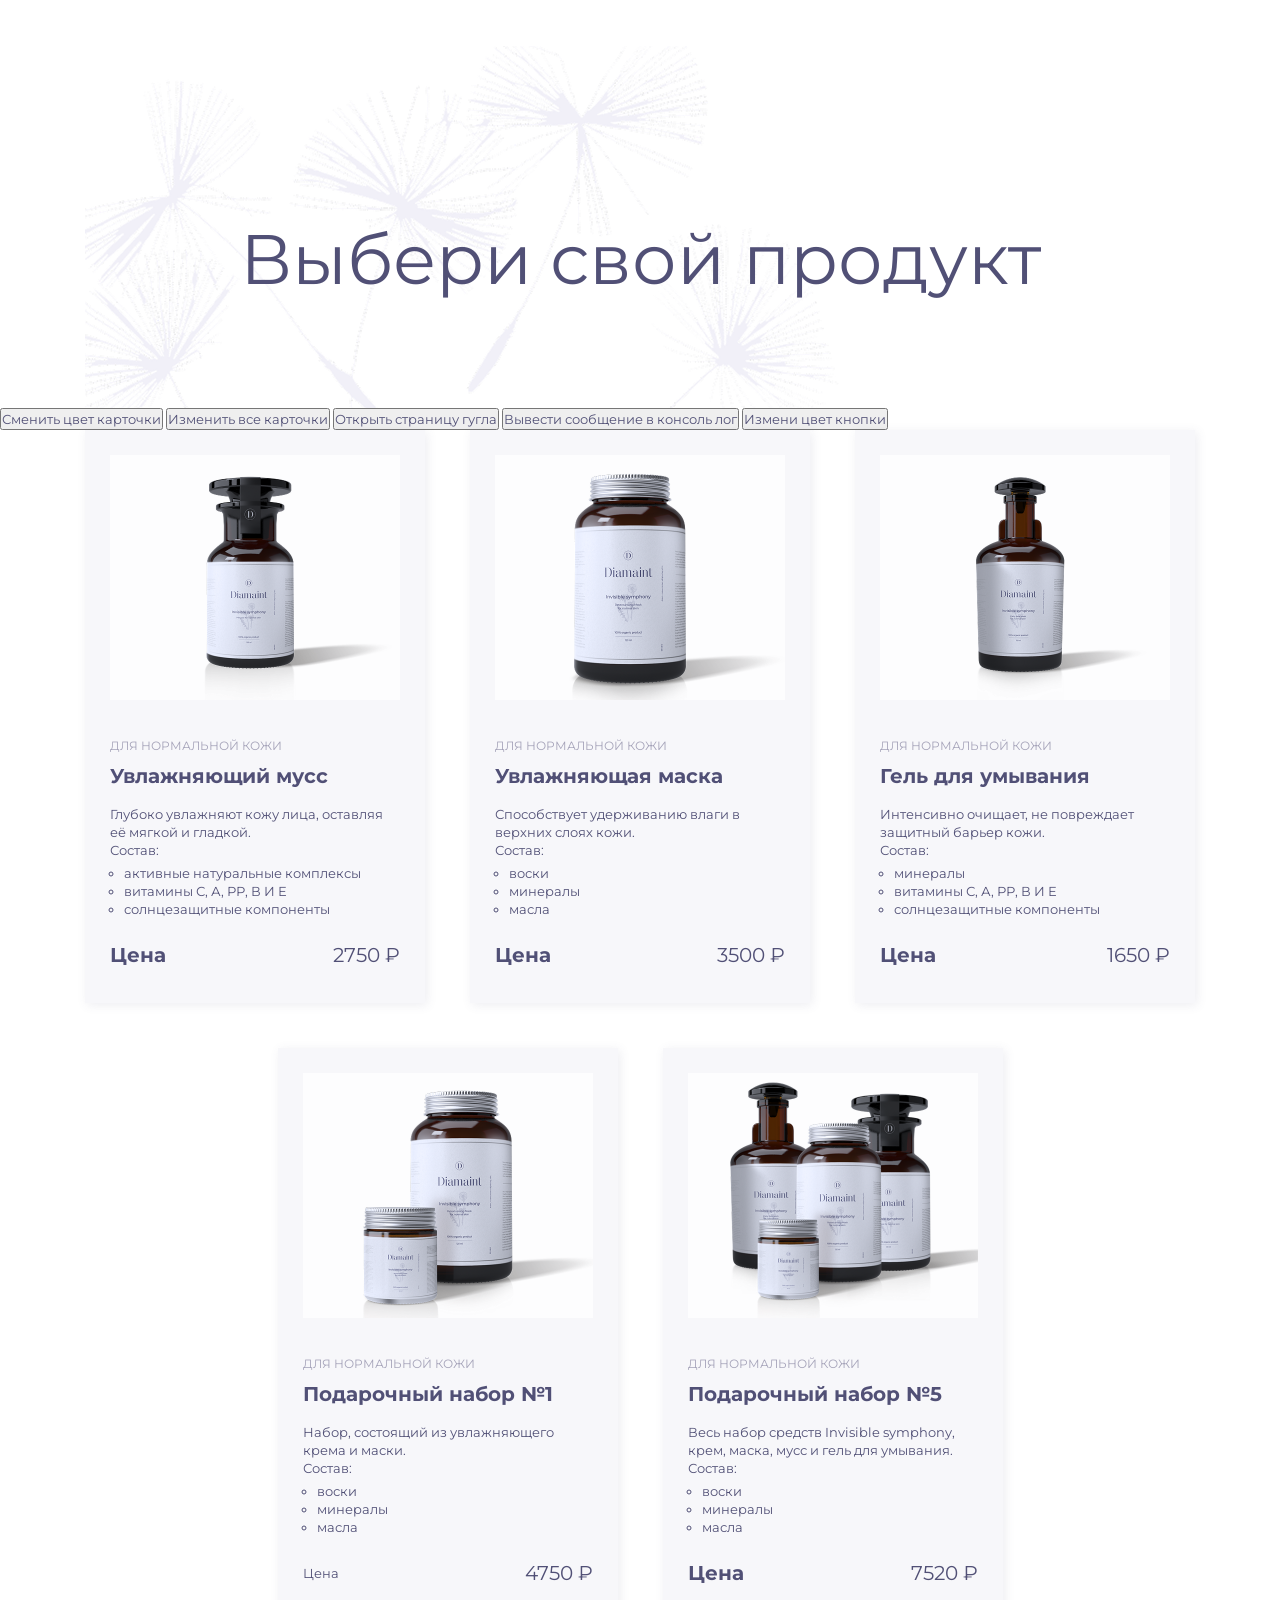
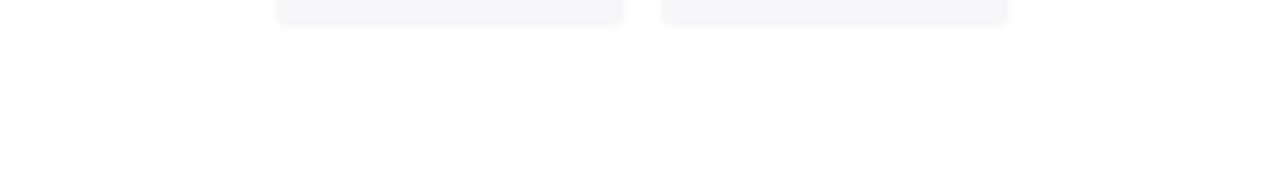
==== index.html @ 5eee398f "studying_functions" ====
<!DOCTYPE html>
<html lang="en" xmlns="http://www.w3.org/1999/html">
<head>
  <meta charset="UTF-8">
  <title>Product card</title>
  <meta name="viewport" content="width=device-width,initial-scale=1.0">
  <link rel="stylesheet" href="style.css"><link rel="preconnect" href="https://fonts.googleapis.com">
  <link rel="preconnect" href="https://fonts.gstatic.com" crossorigin>
  <link rel="preconnect" href="https://fonts.googleapis.com">
  <link href="https://fonts.googleapis.com/css2?family=Montserrat:ital,wght@0,100..900;1,100..900&display=swap" rel="stylesheet">
</head>
<body>
  <div>
    <h1 class="main-title">Выбери свой продукт</h1>
    <div class="bg-flower"></div>
    <button id="edit-first-card-color">Сменить цвет карточки</button>
    <button id="edit-all-cards-color">Изменить все карточки</button>
    <button id="open-google">Открыть страницу гугла</button>
    <button id="output-console-log">Вывести сообщение в консоль лог</button>
    <button id="color-toggle-button">Измени цвет кнопки</button>
    <ul class="container-top">
      <li class="card-container">
        <img src="src/assets/images/muss.png" alt="Увлажняющий мусс" height="245" width="290">
        <span class="product-category">для нормальной кожи</span>
        <h3 class="product-name">Увлажняющий мусс</h3>
        <p class="product-description">Глубоко увлажняют кожу лица, оставляя её мягкой и гладкой.</p>
        <span>Состав:</span>
        <ul class="product-compound">
          <li class="product-compound-item">активные натуральные комплексы</li>
          <li class="product-compound-item">витамины С, А, РР, В И Е</li>
          <li class="product-compound-item">солнцезащитные компоненты</li>
        </ul>
        <div class="product-price-container">
          <span class="product-price-label">Цена</span>
          <span class="product-price">2750 &#x20BD</span>
        </div>
      </li>
      
      <li class="card-container">
        <img src="src/assets/images/mask.png" alt="Увлажняющий мусс" height="245" width="290">
        <span class="product-category">для нормальной кожи</span>
        <h3 class="product-name">Увлажняющая маска</h3>
        <p class="product-description">Способствует удерживанию влаги в верхних слоях кожи.</p>
        <span>Состав:</span>
        <ul class="product-compound">
          <li class="product-compound-item">воски</li>
          <li class="product-compound-item">минералы</li>
          <li class="product-compound-item">масла</li>
        </ul>
        <div class="product-price-container">
          <span class="product-price-label">Цена</span>
          <span class="product-price">3500 &#x20BD</span>
        </div>
      </li>
      
      <li class="card-container">
        <img src="src/assets/images/gel.png" alt="Увлажняющий мусс" height="245" width="290">
        <span class="product-category">для нормальной кожи</span>
        <h3 class="product-name">Гель для умывания</h3>
        <p class="product-description">Интенсивно очищает, не повреждает защитный барьер кожи.</p>
        <span>Состав:</span>
        <ul class="product-compound">
          <li class="product-compound-item">минералы</li>
          <li class="product-compound-item">витамины С, А, РР, В И Е</li>
          <li class="product-compound-item">солнцезащитные компоненты</li>
        </ul>
        <div class="product-price-container">
          <span class="product-price-label">Цена</span>
          <span class="product-price">1650 &#x20BD</span>
        </div>
      </li>
      
      <li class="container-bottom">
        <div class="card-container">
          <img src="src/assets/images/set1.png" alt="Увлажняющий мусс" height="245" width="290">
          <span class="product-category">для нормальной кожи</span>
          <h3 class="product-name">Подарочный набор №1</h3>
          <p class="product-description">Набор, состоящий из увлажняющего крема и маски.</p>
          <span>Состав:</span>
          <ul class="product-compound">
            <li class="product-compound-item">воски</li>
            <li class="product-compound-item">минералы</li>
            <li class="product-compound-item">масла</li>
          </ul>
          <div class="product-price-container">
            <span class="product-price-container">Цена</span>
            <span class="product-price">4750 &#x20BD</span>
          </div>
        </div>
        
        <div class="card-container">
          <img src="src/assets/images/set2.png" alt="Увлажняющий мусс" height="245" width="290">
          <span class="product-category">для нормальной кожи</span>
          <h3 class="product-name">Подарочный набор №5</h3>
          <p class="product-description">Весь набор средств Invisible symphony, крем, маска, мусс и гель для умывания.</p>
          <span>Состав:</span>
          <ul class="product-compound">
            <li class="product-compound-item">воски</li>
            <li class="product-compound-item">минералы</li>
            <li class="product-compound-item">масла</li>
          </ul>
          <div class="product-price-container">
            <span class="product-price-label">Цена</span>
            <span class="product-price">7520 &#x20BD</span>
          </div>
        </div>
      </li>
    </ul>
    <script src="main.js" ></script>
    <script src="homework-5.js"></script>
  </div>
</body>
---- style.css ----
* {
  box-sizing: border-box;
  margin: 0;
  padding: 0;
  font-family: 'Montserrat', Arial, sans-serif;
  font-size: 13px;
  line-height: 18px;
  color: #515076;
  font-weight: 400;
}

.main-title {
  font-size: 70px;
  line-height: 78px;
  display: flex;
  justify-content: center;
  text-align: center;
  padding: 220px 217px 110px 217px;
}

.container-top {
  background: none;
  display: flex;
  justify-content: center;
  gap: 45px;
  position: relative;
  padding: 0px 85px 45px 85px;
  position: relative;
  flex-wrap: wrap;
  list-style: none;
}

.container-bottom {
  display: flex;
  justify-content: center;
  gap: 45px;
  padding-bottom: 116px;
  width: 100%;
}

.bg-flower {
  position: absolute;
  background-size: 790px 697px;
  background-repeat: no-repeat;
  width: 790px;
  height: 697px;
  left: 85px;
  background-image: url('src/assets/images/bg-flower.png');
  z-index: -1;
  top: -0px;
}

.card-container {
  width: 340px;
  height: 573px;
  padding: 25px;
  background-color: #F7F7FA;
  box-shadow: 2px 2px 10px 0px #5150761A;
  flex-direction: row;
}

.product-category {
  font-size: 12px;
  line-height: 24px;
  text-transform: uppercase;
  color: #A5A3B9;
  display: block;
  margin-bottom: 5px;
  margin-top: 30px;
}

.product-name {
  font-weight: 700;
  font-size: 20px;
  line-height: 27px;
  margin-bottom: 5px;
}

.product-description {
  margin-top: 15px;
}

.product-compound {
  margin-top: 5px;
  list-style: circle;
  margin-bottom: 25px;
}

.product-compound-item {
  margin-left: 14px;
}

.product-price-container {
  display: flex;
  justify-content: space-between;
  align-items: center;
}

.product-price-label {
  font-weight: 700;
  font-size: 20px;
  line-height: 24px;
}

.product-price {
  font-size: 20px;
  line-height: 24px;
}

.bg-color-purple {
  background-color: #C71585;
}
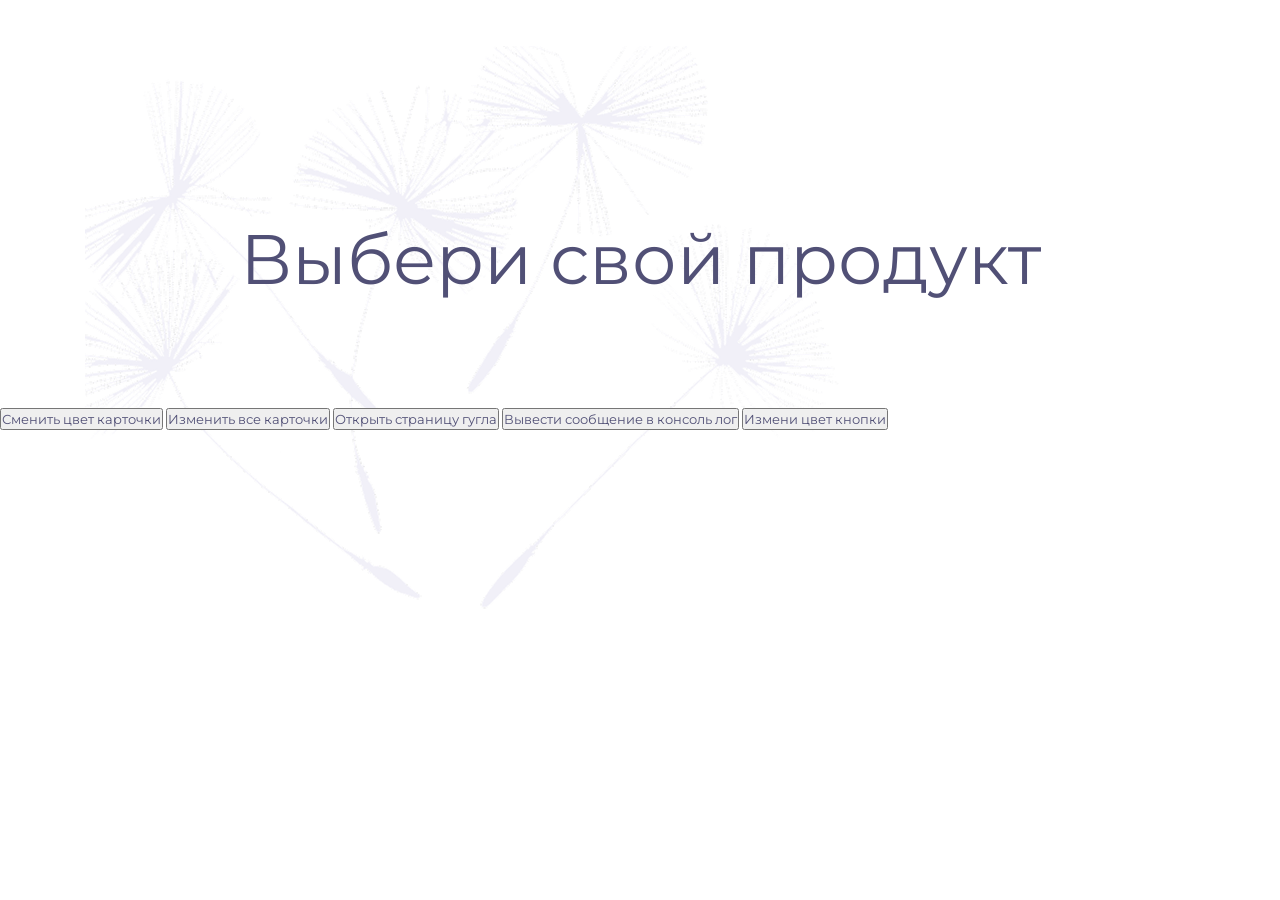
==== commit ad211a83: "use_template_and_reduce" ====
--- a/index.html
+++ b/index.html
@@ -18,95 +18,25 @@
     <button id="open-google">Открыть страницу гугла</button>
     <button id="output-console-log">Вывести сообщение в консоль лог</button>
     <button id="color-toggle-button">Измени цвет кнопки</button>
-    <ul class="container-top">
+    <ul id="product-list"></ul>
+    <template id="product-template">
       <li class="card-container">
-        <img src="src/assets/images/muss.png" alt="Увлажняющий мусс" height="245" width="290">
-        <span class="product-category">для нормальной кожи</span>
-        <h3 class="product-name">Увлажняющий мусс</h3>
-        <p class="product-description">Глубоко увлажняют кожу лица, оставляя её мягкой и гладкой.</p>
-        <span>Состав:</span>
-        <ul class="product-compound">
-          <li class="product-compound-item">активные натуральные комплексы</li>
-          <li class="product-compound-item">витамины С, А, РР, В И Е</li>
-          <li class="product-compound-item">солнцезащитные компоненты</li>
-        </ul>
+        <img class="product-img" alt="img" height="245" width="290">
+        <span class="product-category"></span>
+        <h3 class="product-name"></h3>
+        <p class="product-description"></p>
+        <span class="product-compound-text">Состав:</span>
+        <ul class="product-compound"></ul>
         <div class="product-price-container">
           <span class="product-price-label">Цена</span>
-          <span class="product-price">2750 &#x20BD</span>
+          <span class="product-price"></span>
         </div>
       </li>
-      
-      <li class="card-container">
-        <img src="src/assets/images/mask.png" alt="Увлажняющий мусс" height="245" width="290">
-        <span class="product-category">для нормальной кожи</span>
-        <h3 class="product-name">Увлажняющая маска</h3>
-        <p class="product-description">Способствует удерживанию влаги в верхних слоях кожи.</p>
-        <span>Состав:</span>
-        <ul class="product-compound">
-          <li class="product-compound-item">воски</li>
-          <li class="product-compound-item">минералы</li>
-          <li class="product-compound-item">масла</li>
-        </ul>
-        <div class="product-price-container">
-          <span class="product-price-label">Цена</span>
-          <span class="product-price">3500 &#x20BD</span>
-        </div>
-      </li>
-      
-      <li class="card-container">
-        <img src="src/assets/images/gel.png" alt="Увлажняющий мусс" height="245" width="290">
-        <span class="product-category">для нормальной кожи</span>
-        <h3 class="product-name">Гель для умывания</h3>
-        <p class="product-description">Интенсивно очищает, не повреждает защитный барьер кожи.</p>
-        <span>Состав:</span>
-        <ul class="product-compound">
-          <li class="product-compound-item">минералы</li>
-          <li class="product-compound-item">витамины С, А, РР, В И Е</li>
-          <li class="product-compound-item">солнцезащитные компоненты</li>
-        </ul>
-        <div class="product-price-container">
-          <span class="product-price-label">Цена</span>
-          <span class="product-price">1650 &#x20BD</span>
-        </div>
-      </li>
-      
-      <li class="container-bottom">
-        <div class="card-container">
-          <img src="src/assets/images/set1.png" alt="Увлажняющий мусс" height="245" width="290">
-          <span class="product-category">для нормальной кожи</span>
-          <h3 class="product-name">Подарочный набор №1</h3>
-          <p class="product-description">Набор, состоящий из увлажняющего крема и маски.</p>
-          <span>Состав:</span>
-          <ul class="product-compound">
-            <li class="product-compound-item">воски</li>
-            <li class="product-compound-item">минералы</li>
-            <li class="product-compound-item">масла</li>
-          </ul>
-          <div class="product-price-container">
-            <span class="product-price-container">Цена</span>
-            <span class="product-price">4750 &#x20BD</span>
-          </div>
-        </div>
-        
-        <div class="card-container">
-          <img src="src/assets/images/set2.png" alt="Увлажняющий мусс" height="245" width="290">
-          <span class="product-category">для нормальной кожи</span>
-          <h3 class="product-name">Подарочный набор №5</h3>
-          <p class="product-description">Весь набор средств Invisible symphony, крем, маска, мусс и гель для умывания.</p>
-          <span>Состав:</span>
-          <ul class="product-compound">
-            <li class="product-compound-item">воски</li>
-            <li class="product-compound-item">минералы</li>
-            <li class="product-compound-item">масла</li>
-          </ul>
-          <div class="product-price-container">
-            <span class="product-price-label">Цена</span>
-            <span class="product-price">7520 &#x20BD</span>
-          </div>
-        </div>
-      </li>
-    </ul>
+    </template>
     <script src="main.js" ></script>
     <script src="homework-5.js"></script>
+    <script src="homework-6.js"></script>
+    <script type="module" src="homework-7.js"></script>
+    <script type="module" src="homework-8.js"></script>
   </div>
 </body>
--- a/style.css
+++ b/style.css
@@ -18,14 +18,13 @@
   padding: 220px 217px 110px 217px;
 }
 
-.container-top {
+#product-list {
   background: none;
   display: flex;
   justify-content: center;
   gap: 45px;
   position: relative;
   padding: 0px 85px 45px 85px;
-  position: relative;
   flex-wrap: wrap;
   list-style: none;
 }
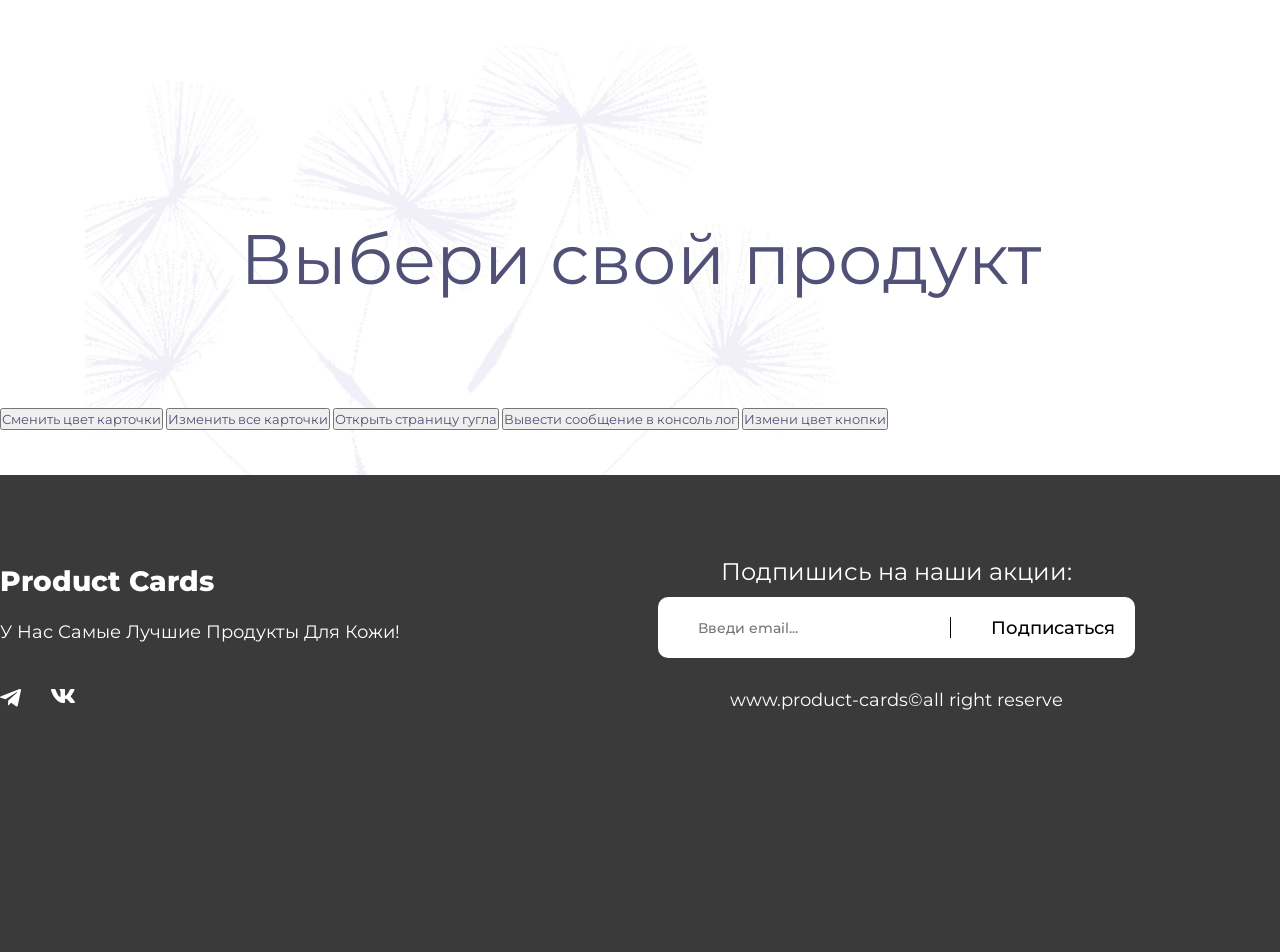
==== commit ccc846b4: "applied_forms_and_interactive_items" ====
--- a/index.html
+++ b/index.html
@@ -33,10 +33,77 @@
         </div>
       </li>
     </template>
+    <footer class="footer">
+      <div class="footer-container">
+        <div class="footer-left">
+          <h3 class="footer-title">Product Cards</h3>
+          <p class="footer-description">У Нас Самые Лучшие Продукты Для Кожи!</p>
+          <div class="footer-icons">
+            <a href="#"><img src="src/assets/images/tg.svg" alt="Telegram"></a>
+            <a href="#"><img src="src/assets/images/vk.svg" alt="VK"></a>
+          </div>
+        </div>
+        <form class="form" id="email-form">
+          <p class="form-title">Подпишись на наши акции:</p>
+          <div class="form-input-btn">
+            <input class="form-input" placeholder="Введи email..." name="email" type="email" id="email" required>
+            <span class="line-btn" aria-hidden="true"></span>
+            <button class="form-button" type="submit">Подписаться</button>
+          </div>
+          
+          <p class="website">www.product-cards©all right reserve</p>
+        </form>
+        <div class="footer-right">
+          <nav class="footer-links">
+            <span class="footer-right-title">Быстрые ссылки</span>
+            <ul class="social-links">
+              <li><a href="#">Главная</a></li>
+              <li><a href="#">Магазин</a></li>
+              <li><a href="#">Контакты</a></li>
+            </ul>
+          </nav>
+          <button class="registration-button" type="button" id="openModal">
+            Регистрация
+          </button>
+        </div>
+      </div>
+    </footer>
     <script src="main.js" ></script>
     <script src="homework-5.js"></script>
     <script src="homework-6.js"></script>
     <script type="module" src="homework-7.js"></script>
     <script type="module" src="homework-8.js"></script>
+    <script type="module" src="homework-9.js"></script>
   </div>
-</body>+</body>
+
+
+
+<div class="overlay" id="overlay"></div>
+
+<div class="modal" id="modal">
+  <button class="close-btn" type="button" id="closeModal">&times;</button>
+  <h2 class="modal-title">Регистрация</h2>
+  <form class="registration-form" id="registration-form" novalidate>
+    <label for="firstName">Имя:</label>
+    <input type="text" id="firstName" name="firstName" placeholder="Имя" required>
+    
+    <label for="lastName">Фамилия:</label>
+    <input type="text" id="lastName" name="lastName" placeholder="Фамилия" required>
+    
+    <label for="birthDate">Дата рождения:</label>
+    <input type="date" id="birthDate" name="birthDate" required>
+    
+    <label for="regLogin">Логин:</label>
+    <input type="text" id="regLogin" name="login" placeholder="Логин" required>
+    
+    <label for="regPassword">Пароль:</label>
+    <input type="password" id="regPassword" name="password" placeholder="Пароль" required>
+    
+    <label for="confirmPassword">Повторение пароля:</label>
+    <input type="password" id="confirmPassword" name="confirmPassword" placeholder="Повторите пароль" required>
+    
+    <button type="submit" class="modal-submit">Зарегистрироваться</button>
+  </form>
+</div>
+
--- a/style.css
+++ b/style.css
@@ -24,7 +24,7 @@
   justify-content: center;
   gap: 45px;
   position: relative;
-  padding: 0px 85px 45px 85px;
+  padding: 0 85px 45px 85px;
   flex-wrap: wrap;
   list-style: none;
 }
@@ -108,4 +108,210 @@
 
 .bg-color-purple {
   background-color: #C71585;
+}
+
+.footer {
+  width: 100%;
+  min-height: 477px;
+  background-color: #3A3A3A;
+}
+
+.footer-container {
+  width: 1569px;
+  height: 147px;
+  margin: 0 auto;
+  padding-top: 85px;
+  display: flex;
+  justify-content: space-between;
+  align-items: flex-start;
+}
+
+.footer-title {
+  font-weight: 800;
+  font-size: 28px;
+  line-height: 154%;
+  color: #FFFFFF;
+}
+
+.footer-description {
+  margin-top: 16px;
+  font-weight: 400;
+  font-size: 18px;
+  line-height: 154%;
+  color: #FFFFFF;
+}
+
+.footer-icons {
+  display: flex;
+  margin-top: 42px;
+  gap: 30px;
+}
+
+.form {
+  text-align: center;
+}
+
+.form-title {
+  font-size: 24px;
+  line-height: 100%;
+  font-weight: 400;
+  color: #FFFFFF;
+}
+
+.form-input-btn {
+  margin-top: 13px;
+  width: 477px;
+  height: 61px;
+  border-radius: 10px;
+  background-color: #FFFFFF;
+  display: flex;
+  justify-content: space-between
+}
+
+.form-input {
+  margin: 10px 30px;
+  border: none;
+  outline: none;
+  color: #000000BF;
+  font-weight: 500;
+  font-size: 14px;
+  line-height: 100%;
+}
+
+.form-button {
+  margin: 10px 20px;
+  cursor: pointer;
+  color: #000000;
+  font-weight: 500;
+  font-size: 18px;
+  border: none;
+  background-color: #FFFFFF;
+}
+
+.line-btn {
+  width: 1px;
+  border: none;
+  margin: 20px;
+  margin-left: 60px;
+  background-color: #000;
+}
+
+.line-website {
+  margin-top: 206px;
+}
+
+.website {
+  font-weight: 400;
+  font-size: 18px;
+  line-height: 100%;
+  margin-top: 33px;
+  color: #FFFFFF;
+}
+
+.social-links {
+  list-style-type: none;
+  margin-top: 20px;
+}
+
+.social-links li a{
+  font-weight: 400;
+  font-size: 18px;
+  text-decoration: none;
+  display: block;
+  margin-bottom: 20px;
+  color: #FFFFFF;
+}
+
+.footer-right-title {
+  font-weight: 500;
+  font-size: 20px;
+  color: #FFFFFF;
+}
+
+.registration-form {
+  margin-left: 30px;
+  margin-bottom: 30px;
+  display: flex;
+  flex-direction: column;
+  width: 200px;
+  gap: 15px;
+}
+
+.auth-btn {
+  padding: 12px 24px;
+  background-color: #007bff;
+  color: white;
+  border: none;
+  cursor: pointer;
+  font-size: 16px;
+}
+
+.modal {
+  position: fixed;
+  top: 50%;
+  left: 50%;
+  transform: translate(-50%, -50%);
+  width: 420px;
+  max-width: calc(100vw - 32px);
+  background: #ffffff;
+  border-radius: 10px;
+  padding: 24px;
+  display: none;
+  z-index: 1001;
+}
+
+.modal-showed {
+  display: block;
+}
+
+.overlay {
+  position: fixed;
+  inset: 0;
+  background: rgba(0,0,0,0.5);
+  display: none;
+  z-index: 1000;
+}
+
+.modal-content {
+  position: relative;
+  max-width: 400px;
+  width: 90%;
+  background-color: white;
+  border-radius: 8px;
+  padding: 30px;
+  margin: auto;
+  z-index: 1001;
+  box-shadow: 0 10px 30px rgba(0, 0, 0, 0.2);
+}
+
+.close-btn {
+  position: absolute;
+  top: 12px;
+  right: 12px;
+  background: none;
+  border: none;
+  font-size: 24px;
+  cursor: pointer;
+}
+
+label {
+  display: block;
+  margin-bottom: 6px;
+  font-weight: bold;
+  color: #333;
+}
+
+input {
+  width: 100%;
+  padding: 10px;
+  margin-bottom: 15px;
+  border: 1px solid #ddd;
+  border-radius: 4px;
+  font-size: 14px;
+}
+
+#message {
+  margin-top: 15px;
+  text-align: center;
+  font-weight: bold;
 }
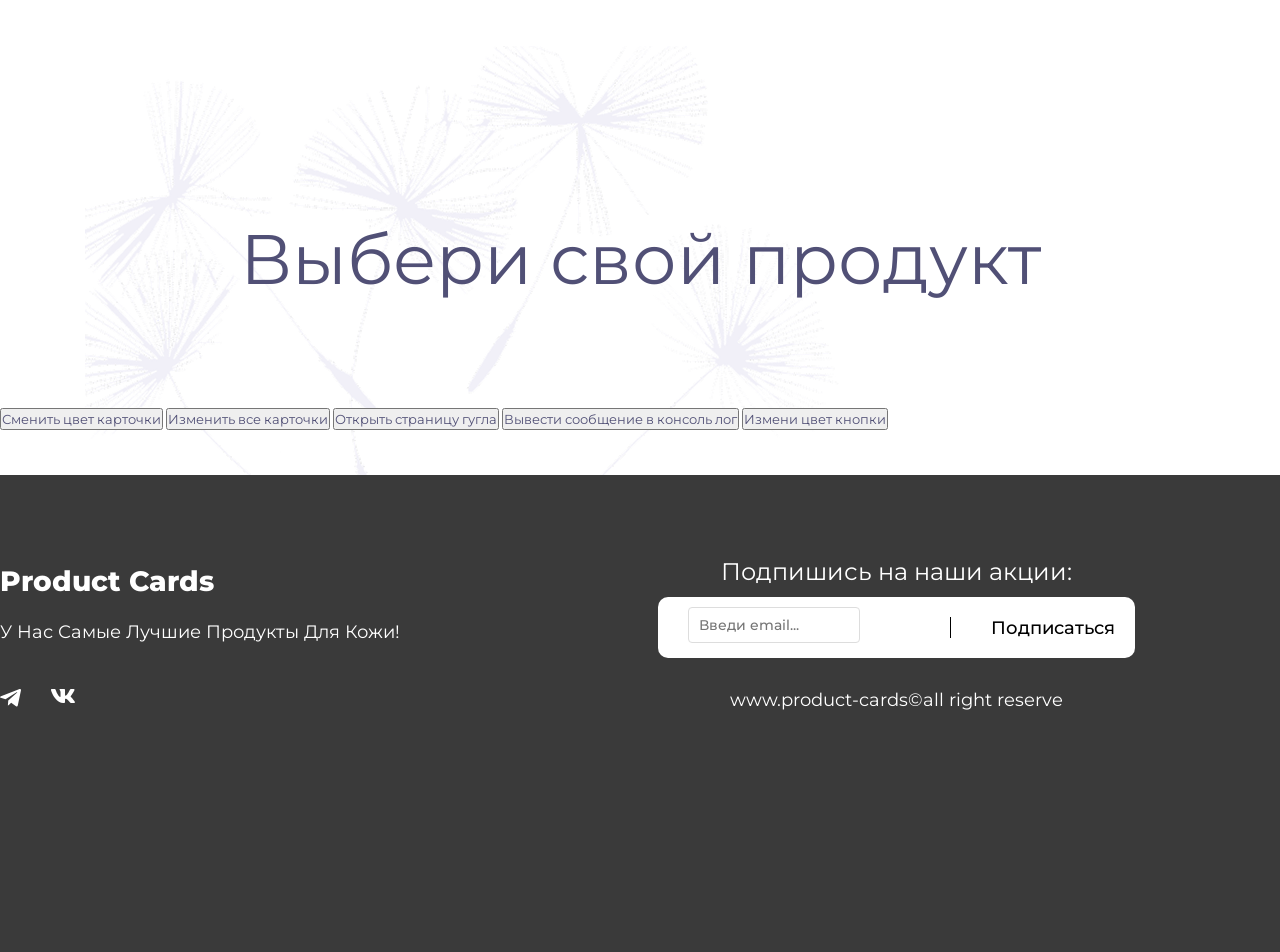
==== commit 96b9c1e1: "fix_bags" ====
--- a/index.html
+++ b/index.html
@@ -39,12 +39,14 @@
           <h3 class="footer-title">Product Cards</h3>
           <p class="footer-description">У Нас Самые Лучшие Продукты Для Кожи!</p>
           <div class="footer-icons">
-            <a href="#"><img src="src/assets/images/tg.svg" alt="Telegram"></a>
-            <a href="#"><img src="src/assets/images/vk.svg" alt="VK"></a>
+            <a href="#"><img src="src/assets/images/tg-icon.svg" alt="Telegram"></a>
+            <a href="#"><img src="src/assets/images/vk-icon.svg" alt="VK"></a>
           </div>
         </div>
+        
         <form class="form" id="email-form">
           <p class="form-title">Подпишись на наши акции:</p>
+          
           <div class="form-input-btn">
             <input class="form-input" placeholder="Введи email..." name="email" type="email" id="email" required>
             <span class="line-btn" aria-hidden="true"></span>
@@ -53,6 +55,7 @@
           
           <p class="website">www.product-cards©all right reserve</p>
         </form>
+        
         <div class="footer-right">
           <nav class="footer-links">
             <span class="footer-right-title">Быстрые ссылки</span>
@@ -62,7 +65,8 @@
               <li><a href="#">Контакты</a></li>
             </ul>
           </nav>
-          <button class="registration-button" type="button" id="openModal">
+          
+          <button class="registration-button" type="button" id="open-modal">
             Регистрация
           </button>
         </div>
@@ -82,26 +86,26 @@
 <div class="overlay" id="overlay"></div>
 
 <div class="modal" id="modal">
-  <button class="close-btn" type="button" id="closeModal">&times;</button>
+  <button class="close-btn" type="button" id="close-modal">&times;</button>
   <h2 class="modal-title">Регистрация</h2>
   <form class="registration-form" id="registration-form" novalidate>
-    <label for="firstName">Имя:</label>
-    <input type="text" id="firstName" name="firstName" placeholder="Имя" required>
+    <label class="form-label" for="first-name">Имя:</label>
+    <input class="form-input" type="text" id="first-name" name="firstName" placeholder="Имя" required>
     
-    <label for="lastName">Фамилия:</label>
-    <input type="text" id="lastName" name="lastName" placeholder="Фамилия" required>
+    <label class="form-label" for="last-name">Фамилия:</label>
+    <input class="form-input" type="text" id="last-name" name="lastName" placeholder="Фамилия" required>
     
-    <label for="birthDate">Дата рождения:</label>
-    <input type="date" id="birthDate" name="birthDate" required>
+    <label class="form-label" for="birth-date">Дата рождения:</label>
+    <input class="form-input" type="date" id="birth-date" name="birthDate" required>
     
-    <label for="regLogin">Логин:</label>
-    <input type="text" id="regLogin" name="login" placeholder="Логин" required>
+    <label class="form-label" for="reg-login">Логин:</label>
+    <input class="form-input" type="text" id="reg-login" name="login" placeholder="Логин" required>
     
-    <label for="regPassword">Пароль:</label>
-    <input type="password" id="regPassword" name="password" placeholder="Пароль" required>
+    <label class="form-label" for="reg-password">Пароль:</label>
+    <input class="form-input" type="password" id="reg-password" name="password" placeholder="Пароль" required>
     
-    <label for="confirmPassword">Повторение пароля:</label>
-    <input type="password" id="confirmPassword" name="confirmPassword" placeholder="Повторите пароль" required>
+    <label class="form-label" for="confirm-password">Повторение пароля:</label>
+    <input class="form-input" type="password" id="confirm-password" name="confirmPassword" placeholder="Повторите пароль" required>
     
     <button type="submit" class="modal-submit">Зарегистрироваться</button>
   </form>
--- a/style.css
+++ b/style.css
@@ -213,7 +213,7 @@
   margin-top: 20px;
 }
 
-.social-links li a{
+.social-links li a {
   font-weight: 400;
   font-size: 18px;
   text-decoration: none;
@@ -294,14 +294,14 @@
   cursor: pointer;
 }
 
-label {
+.form-label {
   display: block;
   margin-bottom: 6px;
   font-weight: bold;
   color: #333;
 }
 
-input {
+.form-input {
   width: 100%;
   padding: 10px;
   margin-bottom: 15px;
@@ -309,9 +309,3 @@
   border-radius: 4px;
   font-size: 14px;
 }
-
-#message {
-  margin-top: 15px;
-  text-align: center;
-  font-weight: bold;
-}
